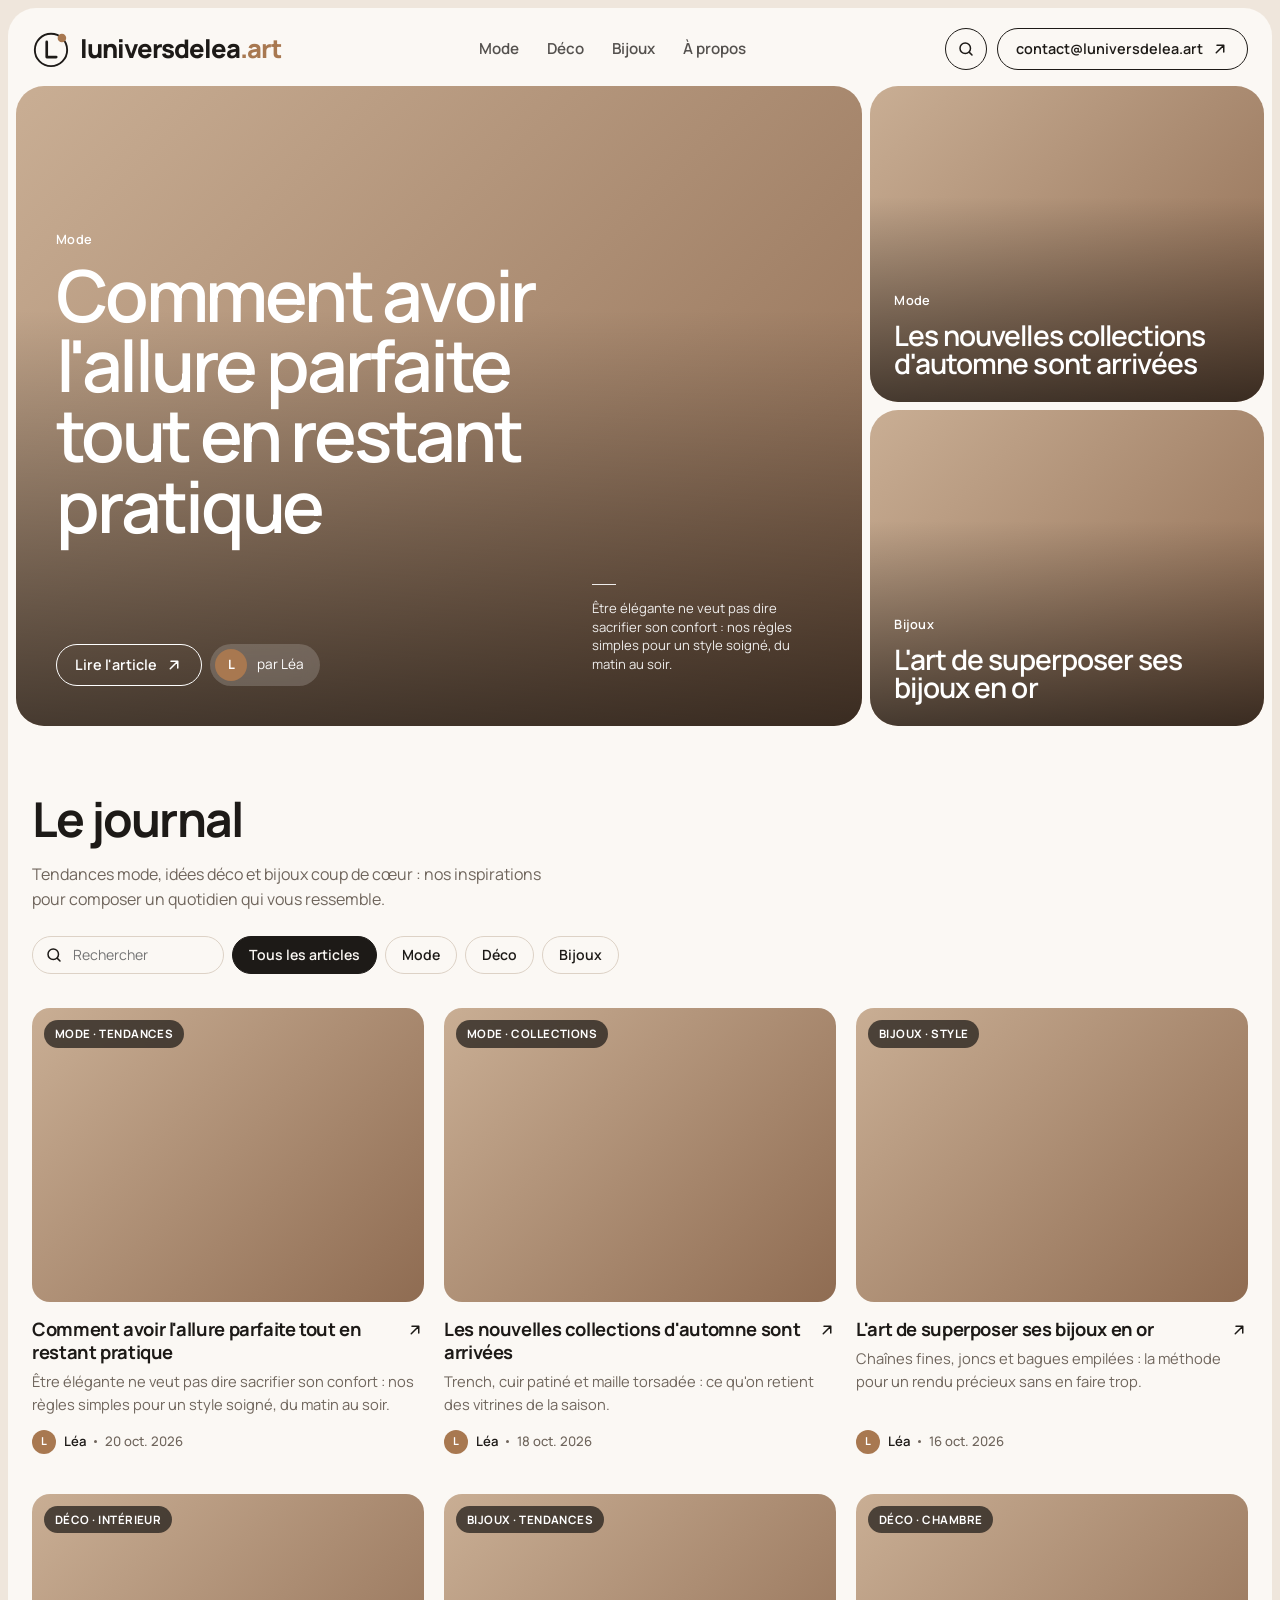
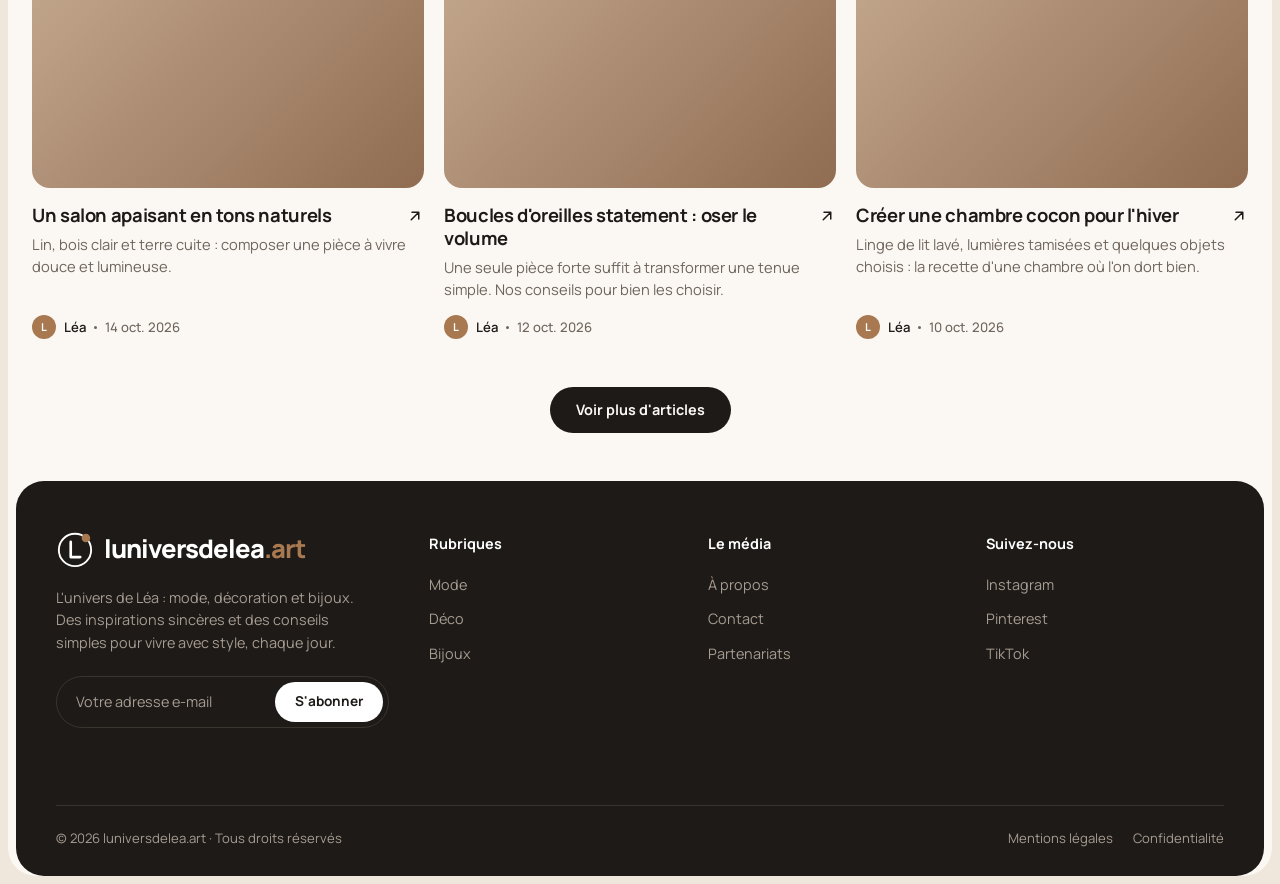
==== index.html @ 8c367f37 "Élargir la mise en page et ajouter un logo Co-Authored-By: Claude Opus 5.5 (1M context) <noreply@ant" ====
<!doctype html>
<html lang="fr">
<head>
  <meta charset="utf-8">
  <meta name="viewport" content="width=device-width, initial-scale=1">
  <title>luniversdelea.art · Mode, Déco et Bijoux</title>
  <meta name="description" content="L'univers de Léa : le média qui parle de mode, de décoration et de bijoux. Tendances, conseils et inspirations.">
  <meta property="og:title" content="luniversdelea.art · Mode, Déco et Bijoux">
  <meta property="og:description" content="Tendances, conseils et inspirations mode, déco et bijoux.">
  <link rel="preconnect" href="https://fonts.googleapis.com">
  <link rel="preconnect" href="https://fonts.gstatic.com" crossorigin>
  <link href="https://fonts.googleapis.com/css2?family=Manrope:wght@400;500;600;700;800&display=swap" rel="stylesheet">
  <link rel="icon" href="data:image/svg+xml,%3Csvg xmlns='http://www.w3.org/2000/svg' viewBox='0 0 40 40'%3E%3Ccircle cx='20' cy='21' r='17' fill='%23fbf8f4' stroke='%231d1a17' stroke-width='2'/%3E%3Cpath d='M15.5 12.5v16h10' fill='none' stroke='%231d1a17' stroke-width='2.8' stroke-linecap='round' stroke-linejoin='round'/%3E%3Ccircle cx='31.5' cy='8.5' r='4.5' fill='%23a87850'/%3E%3C/svg%3E">
  <link rel="stylesheet" href="assets/css/style.css">
</head>
<body>
  <div class="page">
    <div class="shell">
      <!-- HEADER:start -->
      <header class="site-header">
        <a class="logo" href="index.html" aria-label="luniversdelea.art, accueil"><svg class="logo-mark" viewBox="0 0 40 40" aria-hidden="true"><circle cx="20" cy="21" r="17" fill="none" stroke="currentColor" stroke-width="2"/><path d="M15.5 12.5v16h10" fill="none" stroke="currentColor" stroke-width="2.8" stroke-linecap="round" stroke-linejoin="round"/><circle cx="31.5" cy="8.5" r="4.5" fill="var(--accent)"/></svg><span class="logo-word">luniversdelea<span>.art</span></span></a>
        <nav class="nav" aria-label="Rubriques">
          <a href="index.html?cat=mode#blog" data-cat="mode">Mode</a>
          <a href="index.html?cat=deco#blog" data-cat="deco">Déco</a>
          <a href="index.html?cat=bijoux#blog" data-cat="bijoux">Bijoux</a>
          <a href="#a-propos">À propos</a>
        </nav>
        <div class="header-actions">
          <a class="icon-btn search-toggle" href="index.html#blog" aria-label="Rechercher">
            <svg class="icon" viewBox="0 0 24 24" aria-hidden="true"><circle cx="11" cy="11" r="7"/><path d="m20 20-3.5-3.5"/></svg>
          </a>
          <a class="pill contact-pill" href="mailto:contact@luniversdelea.art">contact@luniversdelea.art
            <svg class="icon" viewBox="0 0 24 24" aria-hidden="true"><path d="M7 17 17 7M8 7h9v9"/></svg>
          </a>
          <button class="icon-btn burger" aria-label="Menu" aria-expanded="false">
            <svg class="icon" viewBox="0 0 24 24" aria-hidden="true"><path d="M4 8h16M4 16h16"/></svg>
          </button>
        </div>
      </header>
      <!-- HEADER:end -->

      <main>
        <section class="hero" aria-label="À la une"></section>

        <section class="blog" id="blog">
          <div class="blog-head">
            <h2>Le journal</h2>
            <p>Tendances mode, idées déco et bijoux coup de cœur : nos inspirations pour composer un quotidien qui vous ressemble.</p>
          </div>
          <div class="filters" role="toolbar" aria-label="Filtrer par rubrique">
            <label class="search">
              <svg class="icon" viewBox="0 0 24 24" aria-hidden="true"><circle cx="11" cy="11" r="7"/><path d="m20 20-3.5-3.5"/></svg>
              <input id="search" type="search" placeholder="Rechercher" aria-label="Rechercher un article">
            </label>
          </div>
          <div class="grid" aria-live="polite"></div>
          <div class="load-more-wrap"><button class="btn-dark load-more">Voir plus d'articles</button></div>
        </section>
      </main>

      <!-- FOOTER:start -->
      <footer class="site-footer" id="a-propos">
        <div class="footer-top">
          <div class="footer-brand">
            <a class="logo" href="index.html" aria-label="luniversdelea.art, accueil"><svg class="logo-mark" viewBox="0 0 40 40" aria-hidden="true"><circle cx="20" cy="21" r="17" fill="none" stroke="currentColor" stroke-width="2"/><path d="M15.5 12.5v16h10" fill="none" stroke="currentColor" stroke-width="2.8" stroke-linecap="round" stroke-linejoin="round"/><circle cx="31.5" cy="8.5" r="4.5" fill="var(--accent)"/></svg><span class="logo-word">luniversdelea<span>.art</span></span></a>
            <p class="footer-intro">L'univers de Léa : mode, décoration et bijoux. Des inspirations sincères et des conseils simples pour vivre avec style, chaque jour.</p>
            <form class="newsletter" novalidate>
              <input type="email" required placeholder="Votre adresse e-mail" aria-label="Votre adresse e-mail">
              <button type="submit">S'abonner</button>
            </form>
            <p class="newsletter-msg" role="status"></p>
          </div>
          <div class="footer-col">
            <h4>Rubriques</h4>
            <ul>
              <li><a href="index.html?cat=mode#blog">Mode</a></li>
              <li><a href="index.html?cat=deco#blog">Déco</a></li>
              <li><a href="index.html?cat=bijoux#blog">Bijoux</a></li>
            </ul>
          </div>
          <div class="footer-col">
            <h4>Le média</h4>
            <ul>
              <li><a href="#a-propos">À propos</a></li>
              <li><a href="mailto:contact@luniversdelea.art">Contact</a></li>
              <li><a href="mailto:contact@luniversdelea.art?subject=Partenariat">Partenariats</a></li>
            </ul>
          </div>
          <div class="footer-col">
            <h4>Suivez-nous</h4>
            <ul>
              <li><a href="#">Instagram</a></li>
              <li><a href="#">Pinterest</a></li>
              <li><a href="#">TikTok</a></li>
            </ul>
          </div>
        </div>
        <div class="footer-bottom">
          <span>© <span data-year>2026</span> luniversdelea.art · Tous droits réservés</span>
          <nav aria-label="Informations légales"><a href="#">Mentions légales</a><a href="#">Confidentialité</a></nav>
        </div>
      </footer>
      <!-- FOOTER:end -->
    </div>
  </div>

  <script src="assets/js/articles.js"></script>
  <script src="assets/js/main.js"></script>
  <script src="assets/js/home.js"></script>
</body>
</html>
---- assets/css/style.css ----
:root {
  --bg: #efe6dc;
  --surface: #fbf8f4;
  --ink: #1d1a17;
  --muted: #6f655c;
  --line: #ddd2c6;
  --accent: #a87850;
  --dark: #1d1a17;
  --dark-muted: #a79c91;
  --radius-lg: 28px;
  --radius: 18px;
  --font: "Manrope", system-ui, -apple-system, "Segoe UI", sans-serif;
  --serif: "Fraunces", Georgia, serif;
}

* { box-sizing: border-box; }
html { scroll-behavior: smooth; }
body {
  margin: 0;
  background: var(--bg);
  color: var(--ink);
  font-family: var(--font);
  font-size: 16px;
  line-height: 1.55;
  -webkit-font-smoothing: antialiased;
}
img { display: block; max-width: 100%; }
a { color: inherit; text-decoration: none; }
button { font: inherit; color: inherit; cursor: pointer; }

/* Image de repli si une photo ne charge pas */
.media {
  position: relative;
  overflow: hidden;
  background: linear-gradient(135deg, #c9ae94, #8f6c52);
}
.media img { width: 100%; height: 100%; object-fit: cover; transition: transform .6s ease; }
.media img.is-broken { visibility: hidden; }

.page {
  max-width: 1920px;
  margin: 8px auto;
  padding: 0 8px;
}
.shell {
  background: var(--surface);
  border-radius: var(--radius-lg);
  padding: 8px 8px 0;
}

/* ---------- En-tête ---------- */
.site-header {
  display: flex;
  align-items: center;
  justify-content: space-between;
  gap: 16px;
  padding: 12px 16px 16px;
}
.logo {
  display: inline-flex;
  align-items: center;
  gap: 10px;
  font-weight: 800;
  font-size: 1.6rem;
  letter-spacing: -0.04em;
  white-space: nowrap;
}
.logo-word span { color: var(--accent); }
.logo-mark { width: 38px; height: 38px; flex: none; }
.nav {
  display: flex;
  gap: 28px;
  font-weight: 600;
  font-size: .95rem;
}
.nav a { opacity: .75; transition: opacity .2s; }
.nav a:hover, .nav a[aria-current="page"] { opacity: 1; }
.header-actions { display: flex; align-items: center; gap: 10px; }
.pill {
  display: inline-flex;
  align-items: center;
  gap: 8px;
  height: 42px;
  padding: 0 18px;
  border: 1.5px solid var(--ink);
  border-radius: 999px;
  background: transparent;
  font-weight: 600;
  font-size: .9rem;
  white-space: nowrap;
  transition: background .2s, color .2s;
}
.pill:hover { background: var(--ink); color: var(--surface); }
.icon-btn {
  width: 42px; height: 42px;
  display: inline-grid; place-items: center;
  border: 1.5px solid var(--ink);
  border-radius: 999px;
  background: transparent;
}
.icon-btn:hover { background: var(--ink); color: var(--surface); }
.icon { width: 18px; height: 18px; stroke: currentColor; fill: none; stroke-width: 2; stroke-linecap: round; stroke-linejoin: round; }
.burger { display: none; }

/* ---------- Hero ---------- */
.hero {
  display: grid;
  grid-template-columns: 2.15fr 1fr;
  gap: 8px;
  min-height: 640px;
}
.card-overlay {
  position: relative;
  border-radius: var(--radius-lg);
  overflow: hidden;
  color: #fff;
  isolation: isolate;
}
.card-overlay .media { position: absolute; inset: 0; z-index: -2; }
.card-overlay::after {
  content: "";
  position: absolute; inset: 0; z-index: -1;
  background: linear-gradient(180deg, rgba(0,0,0,0) 35%, rgba(0,0,0,.6) 100%);
}
.card-overlay:hover .media img { transform: scale(1.03); }
.hero-main {
  display: flex;
  flex-direction: column;
  justify-content: flex-end;
  padding: 40px;
}
.eyebrow {
  font-size: .8rem;
  font-weight: 600;
  letter-spacing: .02em;
  margin-bottom: 10px;
}
.hero-main h1 {
  font-size: clamp(2.4rem, 5.6vw, 5rem);
  line-height: .98;
  letter-spacing: -0.045em;
  font-weight: 600;
  margin: 0 0 30px;
  max-width: 13ch;
}
.hero-foot {
  display: flex;
  align-items: flex-end;
  justify-content: space-between;
  gap: 24px;
  flex-wrap: wrap;
}
.hero-actions { display: flex; align-items: center; gap: 8px; flex-wrap: wrap; }
.pill-light { border-color: #fff; color: #fff; }
.pill-light:hover { background: #fff; color: var(--ink); }
.author-chip {
  display: inline-flex;
  align-items: center;
  gap: 10px;
  height: 42px;
  padding: 0 16px 0 5px;
  border-radius: 999px;
  background: rgba(255,255,255,.18);
  backdrop-filter: blur(8px);
  font-size: .85rem;
}
.avatar {
  width: 32px; height: 32px;
  border-radius: 50%;
  display: grid; place-items: center;
  background: var(--accent);
  color: #fff;
  font-weight: 700;
  font-size: .8rem;
  flex: none;
}
.hero-note {
  max-width: 230px;
  font-size: .82rem;
  line-height: 1.4;
  opacity: .9;
}
.hero-note::before {
  content: "";
  display: block;
  width: 24px; height: 1.5px;
  background: #fff;
  margin-bottom: 14px;
}
.hero-side { display: grid; grid-template-rows: 1fr 1fr; gap: 8px; }
.hero-side .card-overlay {
  display: flex;
  flex-direction: column;
  justify-content: flex-end;
  padding: 24px;
}
.hero-side h2 {
  margin: 0;
  font-size: clamp(1.4rem, 2.2vw, 2rem);
  line-height: 1.02;
  letter-spacing: -0.035em;
  font-weight: 600;
}

/* ---------- Blog ---------- */
.blog { padding: 56px 16px 48px; }
.blog-head h2 {
  font-size: clamp(2rem, 4vw, 3rem);
  letter-spacing: -0.04em;
  margin: 0 0 6px;
}
.blog-head p { color: var(--muted); max-width: 52ch; margin: 0 0 24px; }
.filters {
  display: flex;
  align-items: center;
  gap: 8px;
  overflow-x: auto;
  padding-bottom: 6px;
  scrollbar-width: none;
}
.filters::-webkit-scrollbar { display: none; }
.filter {
  height: 38px;
  padding: 0 16px;
  border: 1.5px solid var(--line);
  border-radius: 999px;
  background: transparent;
  font-weight: 600;
  font-size: .88rem;
  white-space: nowrap;
  transition: border-color .2s, background .2s, color .2s;
}
.filter:hover { border-color: var(--ink); }
.filter[aria-pressed="true"] { background: var(--ink); border-color: var(--ink); color: var(--surface); }
.search {
  display: flex;
  align-items: center;
  gap: 8px;
  height: 38px;
  padding: 0 12px;
  border: 1.5px solid var(--line);
  border-radius: 999px;
  flex: none;
}
.search input {
  border: 0; outline: 0; background: transparent;
  font: inherit; font-size: .88rem;
  width: 140px;
}
.search:focus-within { border-color: var(--ink); }

.grid {
  display: grid;
  grid-template-columns: repeat(3, 1fr);
  gap: 40px 20px;
  margin-top: 28px;
}
.card { display: flex; flex-direction: column; }
.card .media {
  aspect-ratio: 4 / 3;
  border-radius: var(--radius);
  margin-bottom: 16px;
}
.card:hover .media img { transform: scale(1.04); }
.tag {
  position: absolute;
  top: 12px; left: 12px;
  padding: 5px 11px;
  border-radius: 999px;
  background: rgba(29,26,23,.72);
  backdrop-filter: blur(6px);
  color: #fff;
  font-size: .72rem;
  font-weight: 700;
  letter-spacing: .04em;
  text-transform: uppercase;
}
.card-title {
  display: flex;
  justify-content: space-between;
  gap: 12px;
}
.card h3 {
  margin: 0 0 6px;
  font-size: 1.15rem;
  line-height: 1.25;
  letter-spacing: -0.02em;
}
.card .arrow { flex: none; margin-top: 3px; transition: transform .2s; }
.card:hover .arrow { transform: translate(2px, -2px); }
.card p { margin: 0 0 14px; color: var(--muted); font-size: .92rem; }
.meta {
  margin-top: auto;
  display: flex;
  align-items: center;
  gap: 8px;
  font-size: .82rem;
  font-weight: 600;
}
.meta .avatar { width: 24px; height: 24px; font-size: .68rem; }
.meta .dot { width: 3px; height: 3px; border-radius: 50%; background: var(--muted); }
.meta time { color: var(--muted); font-weight: 500; }
.empty { grid-column: 1 / -1; text-align: center; color: var(--muted); padding: 40px 0; }

.load-more-wrap { display: flex; justify-content: center; margin-top: 48px; }
.btn-dark {
  height: 46px;
  padding: 0 26px;
  border: 0;
  border-radius: 999px;
  background: var(--ink);
  color: var(--surface);
  font-weight: 700;
  font-size: .9rem;
}
.btn-dark:hover { background: var(--accent); }

/* ---------- Pied de page ---------- */
.site-footer {
  background: var(--dark);
  color: #fff;
  border-radius: var(--radius-lg);
  padding: 48px 40px 28px;
  margin-bottom: 8px;
}
.footer-top {
  display: grid;
  grid-template-columns: 1.4fr repeat(3, 1fr);
  gap: 40px;
}
.site-footer .logo { color: #fff; }
.footer-intro { color: var(--dark-muted); font-size: .9rem; max-width: 34ch; margin: 12px 0 22px; }
.newsletter {
  display: flex;
  gap: 6px;
  padding: 5px;
  border: 1px solid #3a342f;
  border-radius: 999px;
  max-width: 400px;
}
.newsletter input {
  flex: 1; min-width: 0;
  border: 0; outline: 0; background: transparent;
  color: #fff; font: inherit; font-size: .9rem;
  padding: 0 14px;
}
.newsletter input::placeholder { color: var(--dark-muted); }
.newsletter button {
  height: 40px; padding: 0 20px;
  border: 0; border-radius: 999px;
  background: #fff; color: var(--ink);
  font-weight: 700; font-size: .85rem;
}
.newsletter button:hover { background: var(--accent); color: #fff; }
.newsletter-msg { font-size: .85rem; color: var(--dark-muted); min-height: 1.4em; margin: 10px 0 0 14px; }
.footer-col h4 { margin: 4px 0 16px; font-size: .9rem; }
.footer-col ul { list-style: none; margin: 0; padding: 0; display: grid; gap: 10px; }
.footer-col a { color: var(--dark-muted); font-size: .9rem; }
.footer-col a:hover { color: #fff; }
.footer-bottom {
  display: flex;
  justify-content: space-between;
  gap: 16px;
  flex-wrap: wrap;
  margin-top: 48px;
  padding-top: 22px;
  border-top: 1px solid #3a342f;
  color: var(--dark-muted);
  font-size: .82rem;
}
.footer-bottom nav { display: flex; gap: 20px; }

/* ---------- Page article ---------- */
.article-hero { min-height: 560px; display: flex; flex-direction: column; justify-content: flex-end; padding: 40px; }
.article-hero h1 {
  font-size: clamp(2.2rem, 5vw, 4.2rem);
  line-height: 1;
  letter-spacing: -0.045em;
  font-weight: 600;
  margin: 0 0 24px;
  max-width: 18ch;
}
.article-body {
  max-width: 700px;
  margin: 0 auto;
  padding: 56px 24px 72px;
  font-size: 1.12rem;
  line-height: 1.75;
}
.article-body .lede { font-size: 1.3rem; line-height: 1.55; color: var(--ink); font-weight: 500; }
.article-body h2 { font-size: 1.6rem; letter-spacing: -0.03em; margin: 40px 0 8px; line-height: 1.2; }
.article-body p { color: #3a332d; }
.back { display: inline-flex; align-items: center; gap: 6px; font-weight: 600; font-size: .9rem; margin-bottom: 24px; }
.related { padding: 0 16px 64px; }
.related h2 { font-size: 1.8rem; letter-spacing: -0.04em; margin: 0; }

/* ---------- Responsive ---------- */
@media (min-width: 1600px) {
  .grid { grid-template-columns: repeat(4, 1fr); }
  .hero { min-height: 720px; }
}
@media (max-width: 1024px) {
  .nav { gap: 18px; }
  .contact-pill { display: none; }
  .grid { grid-template-columns: repeat(2, 1fr); }
  .footer-top { grid-template-columns: 1fr 1fr 1fr; }
  .footer-brand { grid-column: 1 / -1; }
}
@media (max-width: 820px) {
  .nav {
    display: none;
    position: absolute;
    top: 74px; left: 8px; right: 8px;
    flex-direction: column;
    gap: 0;
    background: var(--surface);
    border-radius: var(--radius);
    padding: 8px 20px;
    box-shadow: 0 20px 40px rgba(0,0,0,.12);
    z-index: 10;
  }
  .nav.is-open { display: flex; }
  .nav a { padding: 12px 0; border-bottom: 1px solid var(--line); opacity: 1; }
  .nav a:last-child { border-bottom: 0; }
  .shell { position: relative; }
  .burger { display: inline-grid; }
  .hero { grid-template-columns: 1fr; min-height: 0; }
  .hero-main { min-height: 540px; padding: 28px; }
  .hero-side { grid-template-rows: none; grid-template-columns: 1fr 1fr; }
  .hero-side .card-overlay { min-height: 280px; }
}
@media (max-width: 600px) {
  .page { margin: 6px auto; padding: 0 6px; }
  .logo-mark { width: 32px; height: 32px; }
  .site-header { padding: 10px 12px 14px; }
  .logo { font-size: 1.3rem; }
  .hero-main { min-height: 480px; padding: 22px; }
  .hero-note { display: none; }
  .hero-side { grid-template-columns: 1fr; }
  .blog { padding: 44px 10px 36px; }
  .grid { grid-template-columns: 1fr; gap: 32px; }
  .site-footer { padding: 36px 22px 24px; }
  .footer-top { grid-template-columns: 1fr 1fr; gap: 28px; }
  .article-hero { min-height: 460px; padding: 22px; }
  .article-body { padding: 40px 12px 56px; font-size: 1.05rem; }
  .related { padding: 0 12px 48px; }
}
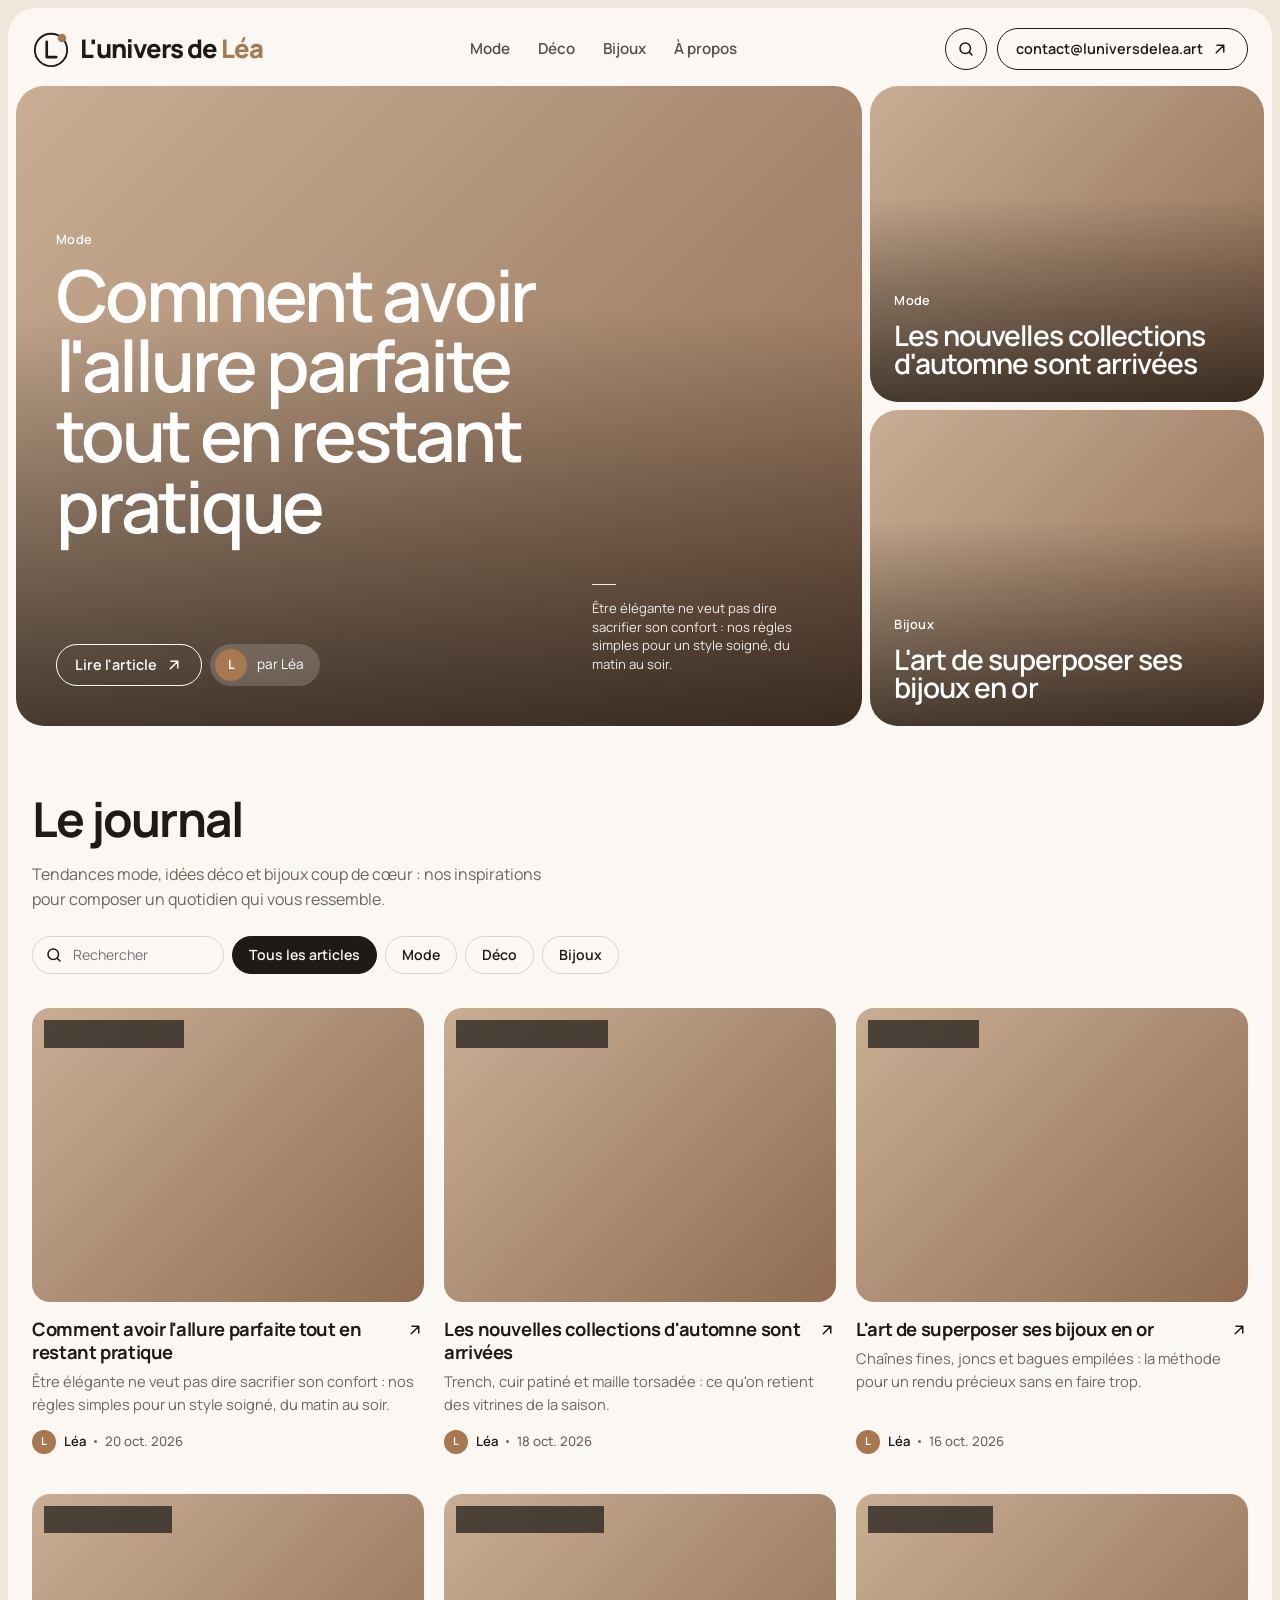
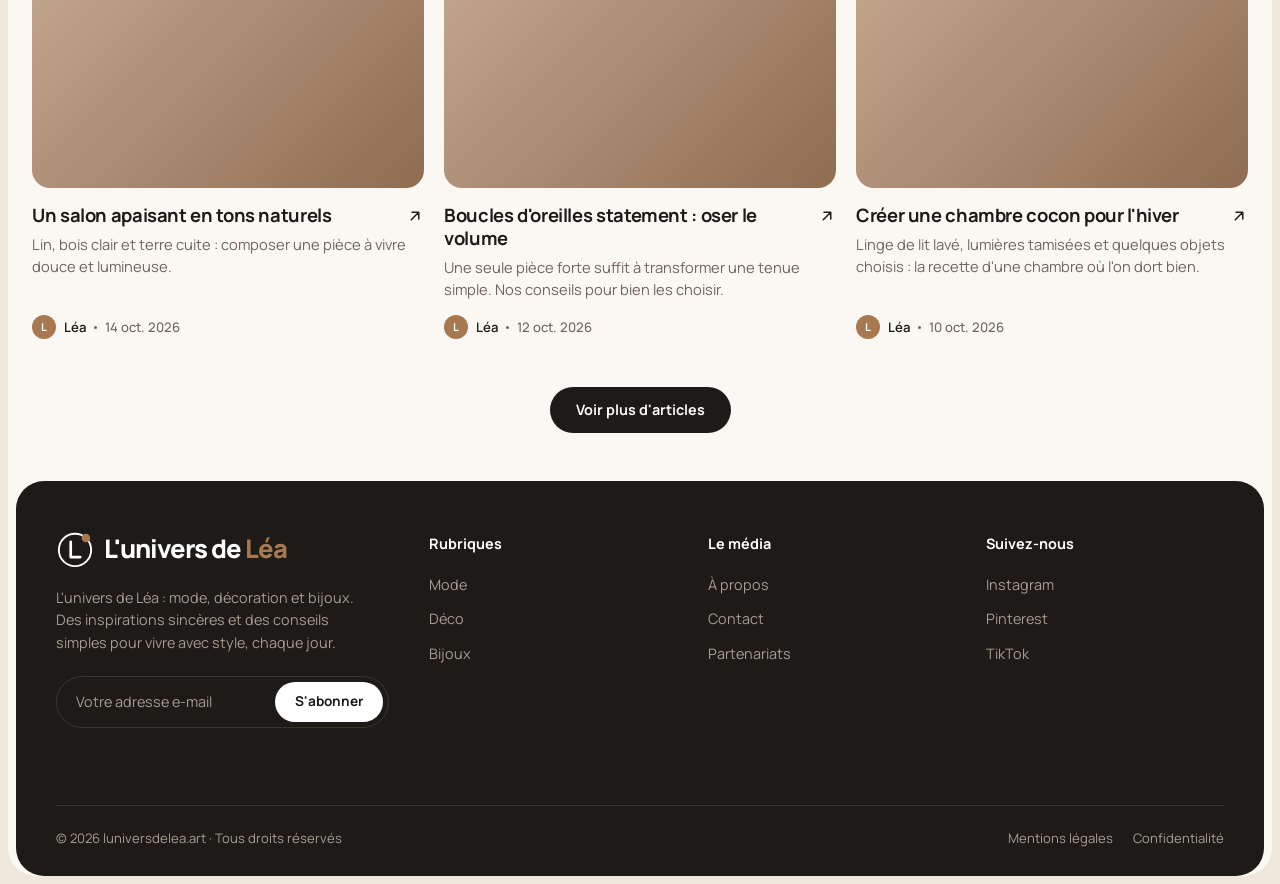
==== commit 79c7159f: "Afficher « L'univers de Léa » à côté du logo Co-Authored-By: Claude Opus 5.5 (1M context) <noreply@a" ====
--- a/index.html
+++ b/index.html
@@ -18,7 +18,7 @@
     <div class="shell">
       <!-- HEADER:start -->
       <header class="site-header">
-        <a class="logo" href="index.html" aria-label="luniversdelea.art, accueil"><svg class="logo-mark" viewBox="0 0 40 40" aria-hidden="true"><circle cx="20" cy="21" r="17" fill="none" stroke="currentColor" stroke-width="2"/><path d="M15.5 12.5v16h10" fill="none" stroke="currentColor" stroke-width="2.8" stroke-linecap="round" stroke-linejoin="round"/><circle cx="31.5" cy="8.5" r="4.5" fill="var(--accent)"/></svg><span class="logo-word">luniversdelea<span>.art</span></span></a>
+        <a class="logo" href="index.html" aria-label="L'univers de Léa, accueil"><svg class="logo-mark" viewBox="0 0 40 40" aria-hidden="true"><circle cx="20" cy="21" r="17" fill="none" stroke="currentColor" stroke-width="2"/><path d="M15.5 12.5v16h10" fill="none" stroke="currentColor" stroke-width="2.8" stroke-linecap="round" stroke-linejoin="round"/><circle cx="31.5" cy="8.5" r="4.5" fill="var(--accent)"/></svg><span class="logo-word">L'univers de <span>Léa</span></span></a>
         <nav class="nav" aria-label="Rubriques">
           <a href="index.html?cat=mode#blog" data-cat="mode">Mode</a>
           <a href="index.html?cat=deco#blog" data-cat="deco">Déco</a>
@@ -62,7 +62,7 @@
       <footer class="site-footer" id="a-propos">
         <div class="footer-top">
           <div class="footer-brand">
-            <a class="logo" href="index.html" aria-label="luniversdelea.art, accueil"><svg class="logo-mark" viewBox="0 0 40 40" aria-hidden="true"><circle cx="20" cy="21" r="17" fill="none" stroke="currentColor" stroke-width="2"/><path d="M15.5 12.5v16h10" fill="none" stroke="currentColor" stroke-width="2.8" stroke-linecap="round" stroke-linejoin="round"/><circle cx="31.5" cy="8.5" r="4.5" fill="var(--accent)"/></svg><span class="logo-word">luniversdelea<span>.art</span></span></a>
+            <a class="logo" href="index.html" aria-label="L'univers de Léa, accueil"><svg class="logo-mark" viewBox="0 0 40 40" aria-hidden="true"><circle cx="20" cy="21" r="17" fill="none" stroke="currentColor" stroke-width="2"/><path d="M15.5 12.5v16h10" fill="none" stroke="currentColor" stroke-width="2.8" stroke-linecap="round" stroke-linejoin="round"/><circle cx="31.5" cy="8.5" r="4.5" fill="var(--accent)"/></svg><span class="logo-word">L'univers de <span>Léa</span></span></a>
             <p class="footer-intro">L'univers de Léa : mode, décoration et bijoux. Des inspirations sincères et des conseils simples pour vivre avec style, chaque jour.</p>
             <form class="newsletter" novalidate>
               <input type="email" required placeholder="Votre adresse e-mail" aria-label="Votre adresse e-mail">
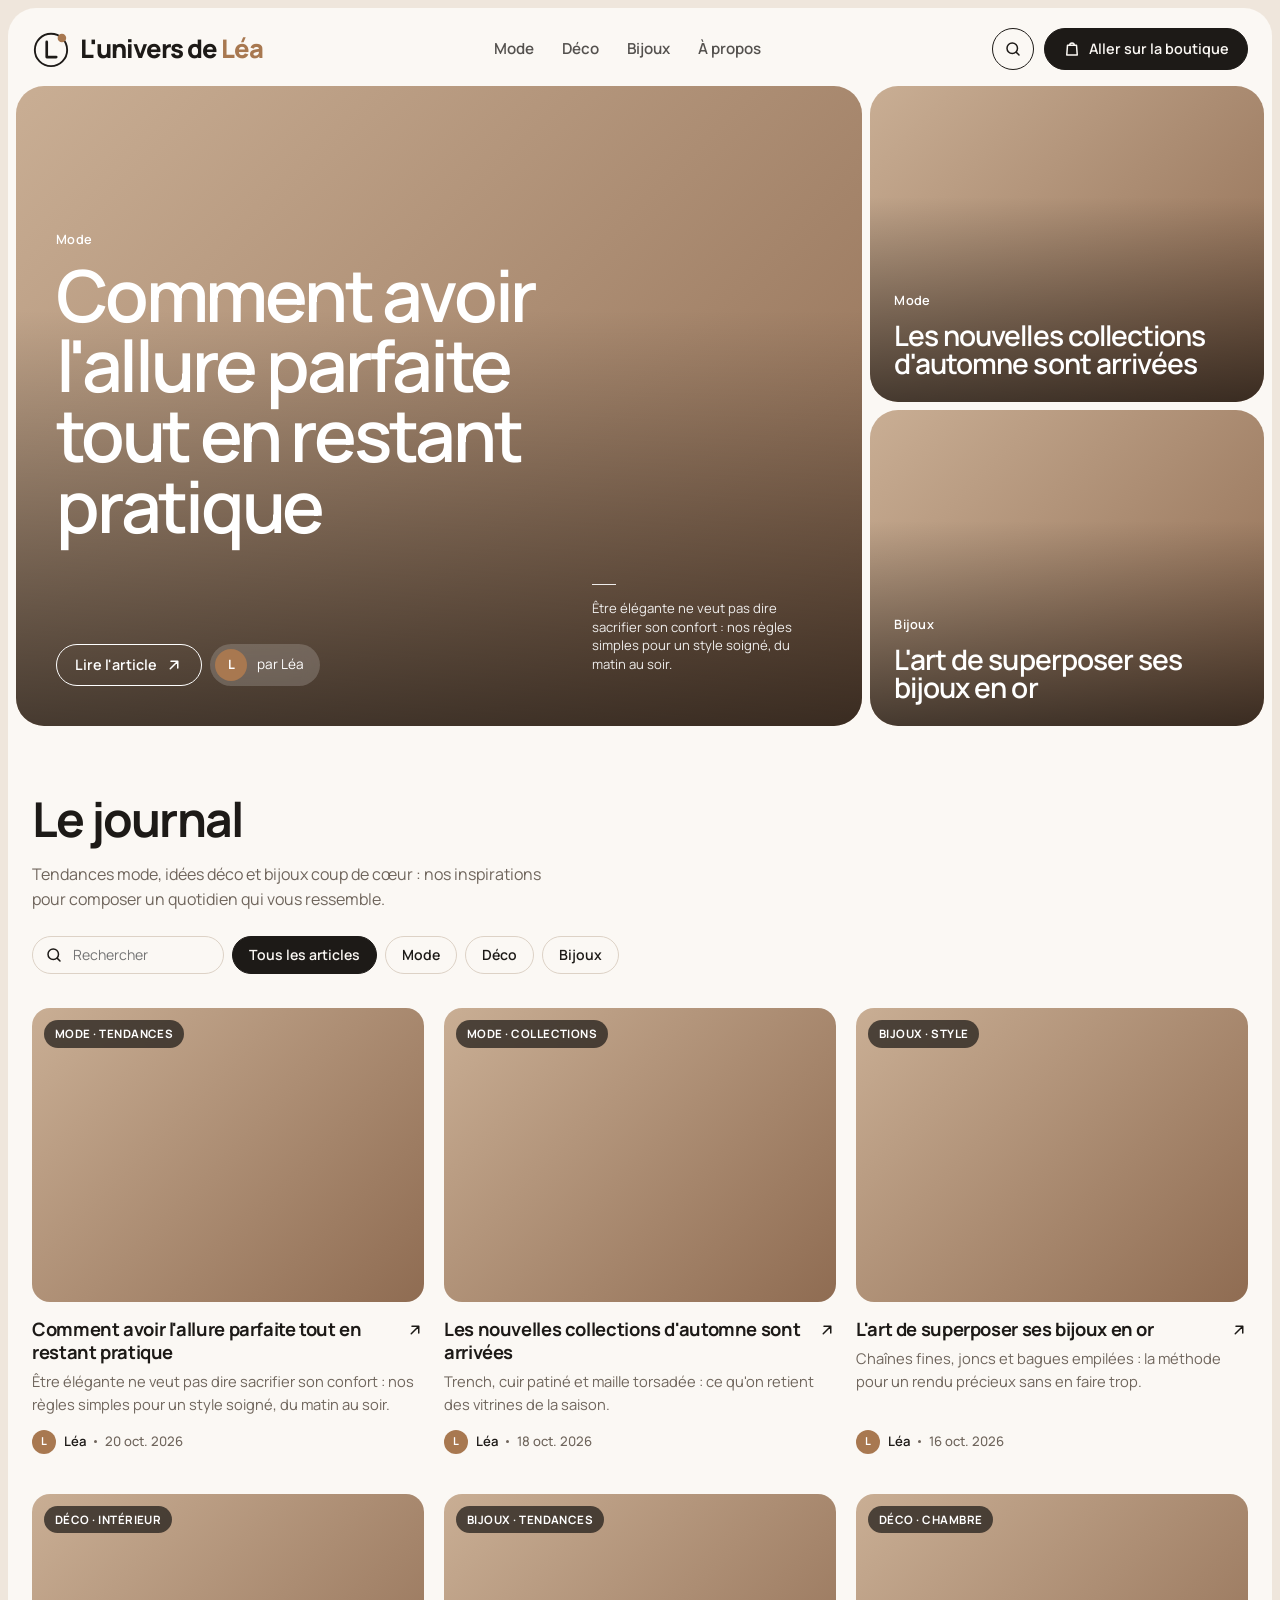
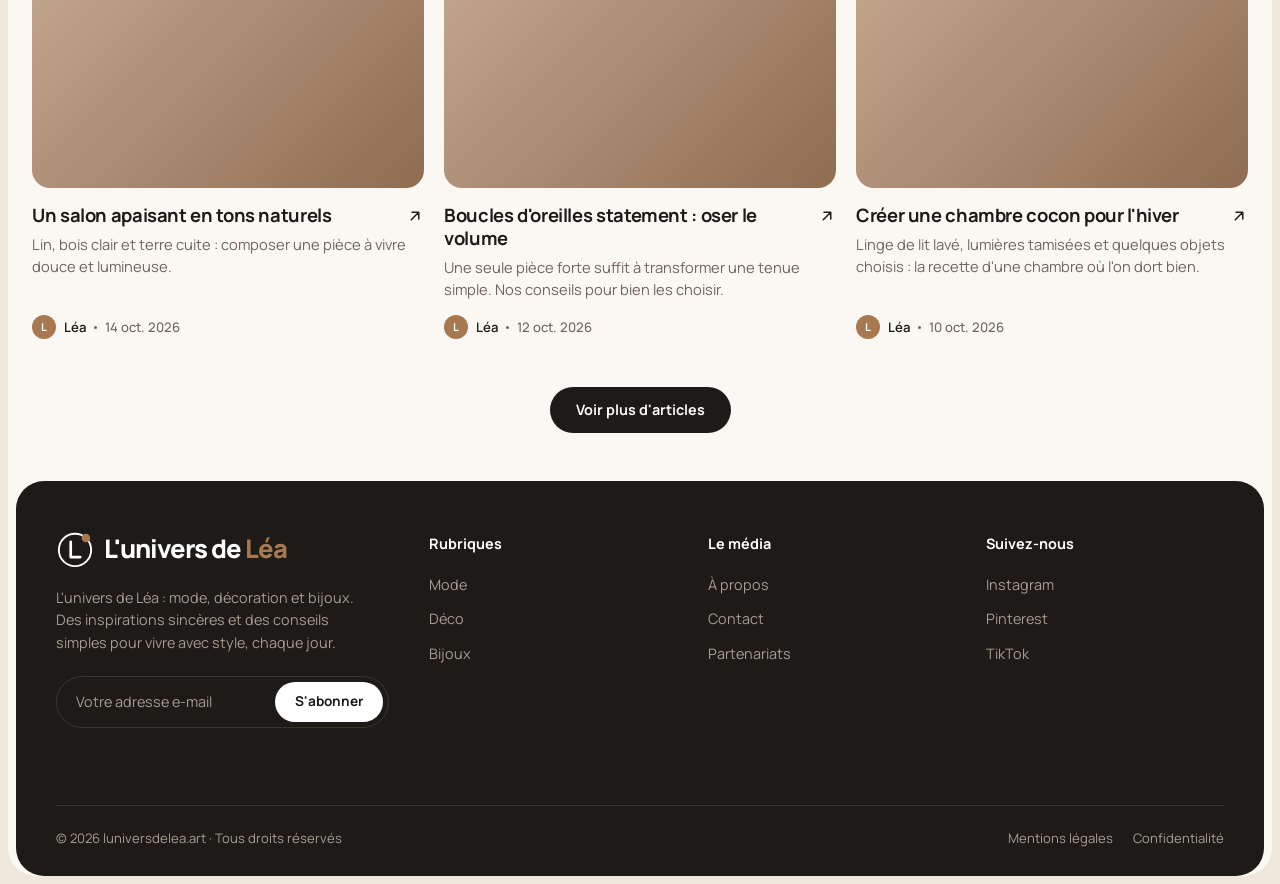
==== commit 03f8898d: "Photos adaptées aux lectrices de 30 à 50 ans et bouton boutique Co-Authored-By: Claude Opus 5.5 (1M " ====
--- a/index.html
+++ b/index.html
@@ -29,8 +29,9 @@
           <a class="icon-btn search-toggle" href="index.html#blog" aria-label="Rechercher">
             <svg class="icon" viewBox="0 0 24 24" aria-hidden="true"><circle cx="11" cy="11" r="7"/><path d="m20 20-3.5-3.5"/></svg>
           </a>
-          <a class="pill contact-pill" href="mailto:contact@luniversdelea.art">contact@luniversdelea.art
-            <svg class="icon" viewBox="0 0 24 24" aria-hidden="true"><path d="M7 17 17 7M8 7h9v9"/></svg>
+          <a class="pill shop-pill" href="#boutique" aria-label="Aller sur la boutique">
+            <svg class="icon" viewBox="0 0 24 24" aria-hidden="true"><path d="M6 7h12l1 13H5L6 7Z"/><path d="M9 7a3 3 0 0 1 6 0"/></svg>
+            <span class="shop-label">Aller sur la boutique</span>
           </a>
           <button class="icon-btn burger" aria-label="Menu" aria-expanded="false">
             <svg class="icon" viewBox="0 0 24 24" aria-hidden="true"><path d="M4 8h16M4 16h16"/></svg>
--- a/assets/css/style.css
+++ b/assets/css/style.css
@@ -91,6 +91,8 @@
   transition: background .2s, color .2s;
 }
 .pill:hover { background: var(--ink); color: var(--surface); }
+.shop-pill { background: var(--ink); color: var(--surface); }
+.shop-pill:hover { background: var(--accent); border-color: var(--accent); }
 .icon-btn {
   width: 42px; height: 42px;
   display: inline-grid; place-items: center;
@@ -401,7 +403,6 @@
 }
 @media (max-width: 1024px) {
   .nav { gap: 18px; }
-  .contact-pill { display: none; }
   .grid { grid-template-columns: repeat(2, 1fr); }
   .footer-top { grid-template-columns: 1fr 1fr 1fr; }
   .footer-brand { grid-column: 1 / -1; }
@@ -432,6 +433,8 @@
 @media (max-width: 600px) {
   .page { margin: 6px auto; padding: 0 6px; }
   .logo-mark { width: 32px; height: 32px; }
+  .shop-pill { width: 42px; padding: 0; justify-content: center; }
+  .shop-label { display: none; }
   .site-header { padding: 10px 12px 14px; }
   .logo { font-size: 1.3rem; }
   .hero-main { min-height: 480px; padding: 22px; }
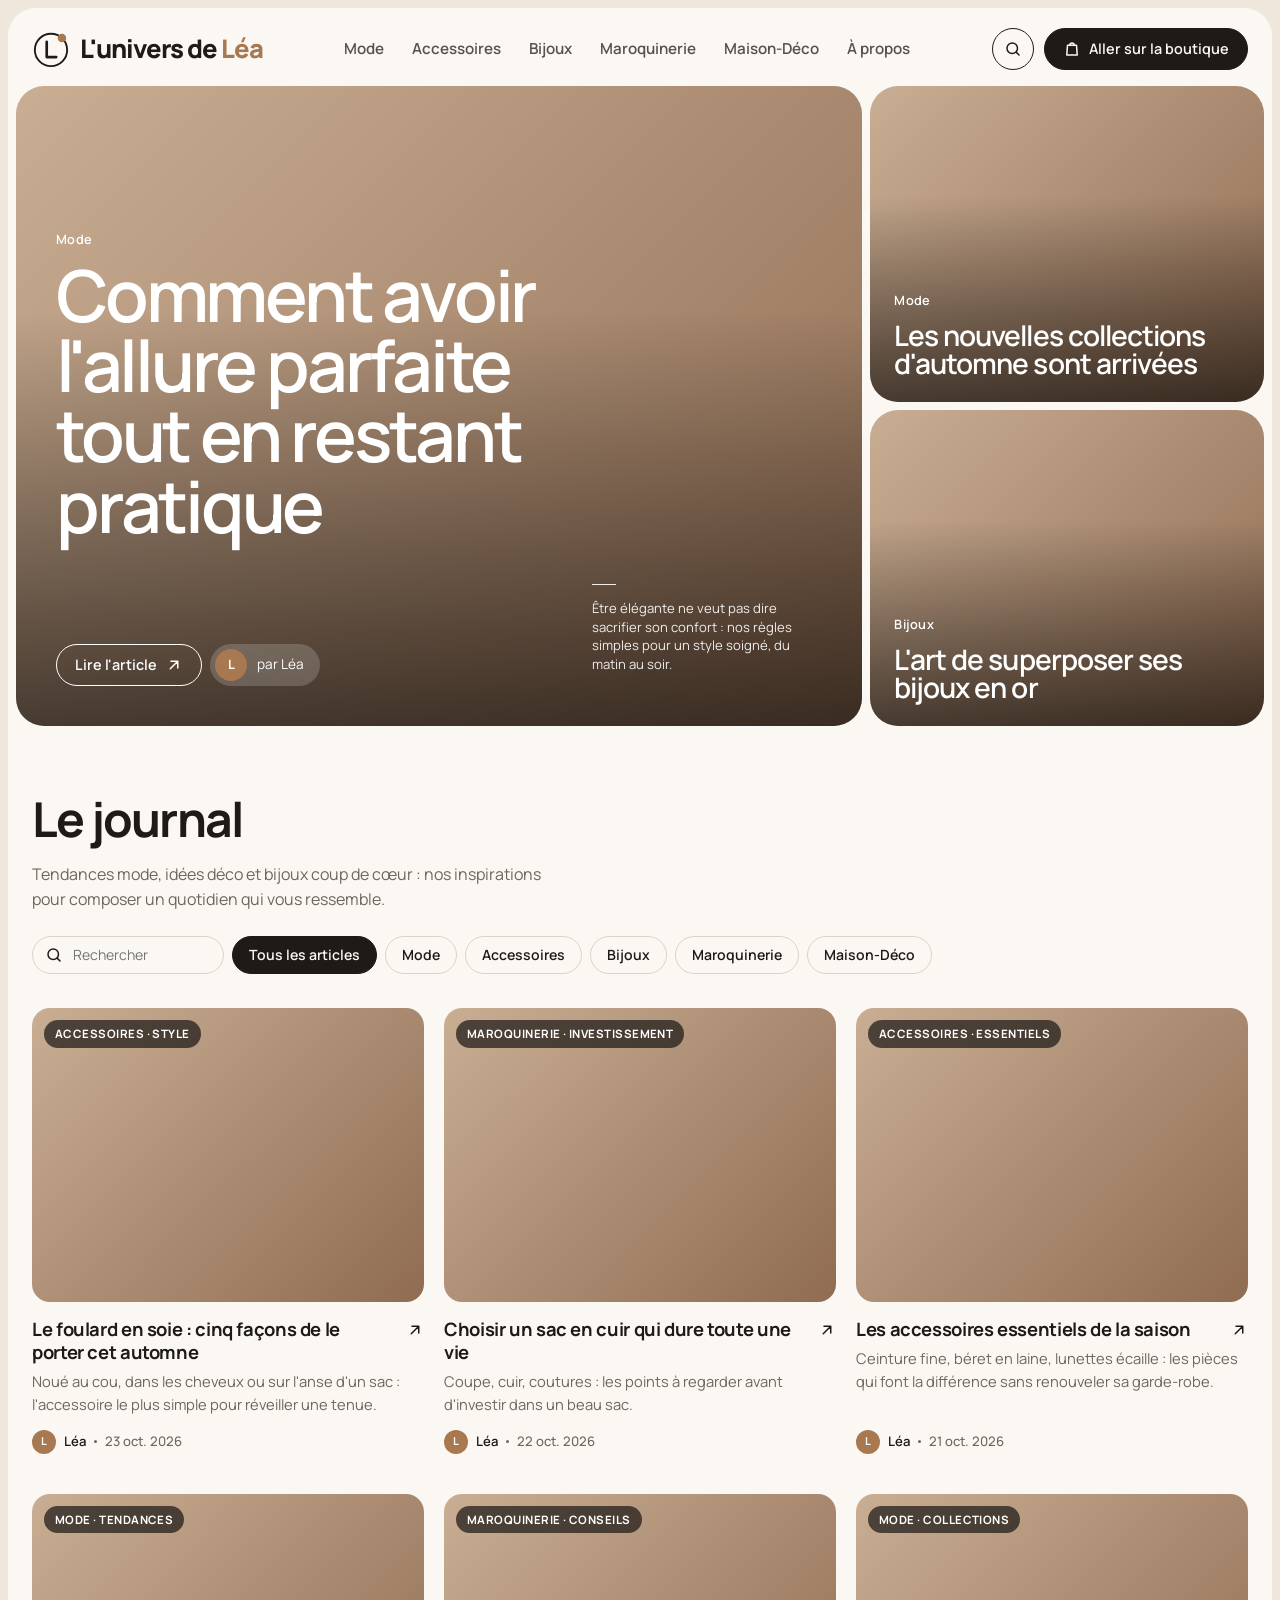
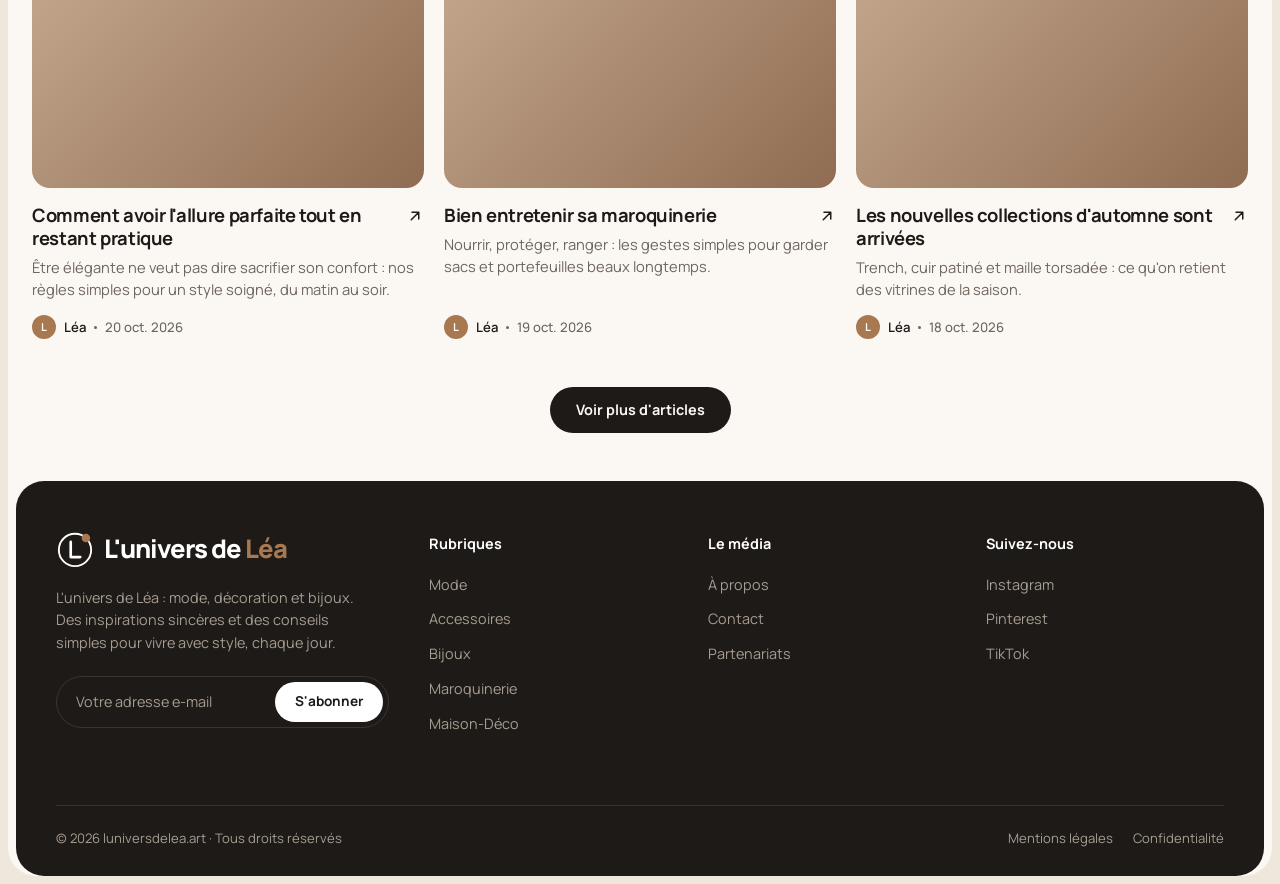
==== commit d00e1d39: "Nouvelles rubriques : Mode, Accessoires, Bijoux, Maroquinerie, Maison-Déco Co-Authored-By: Claude Op" ====
--- a/index.html
+++ b/index.html
@@ -21,15 +21,17 @@
         <a class="logo" href="index.html" aria-label="L'univers de Léa, accueil"><svg class="logo-mark" viewBox="0 0 40 40" aria-hidden="true"><circle cx="20" cy="21" r="17" fill="none" stroke="currentColor" stroke-width="2"/><path d="M15.5 12.5v16h10" fill="none" stroke="currentColor" stroke-width="2.8" stroke-linecap="round" stroke-linejoin="round"/><circle cx="31.5" cy="8.5" r="4.5" fill="var(--accent)"/></svg><span class="logo-word">L'univers de <span>Léa</span></span></a>
         <nav class="nav" aria-label="Rubriques">
           <a href="index.html?cat=mode#blog" data-cat="mode">Mode</a>
-          <a href="index.html?cat=deco#blog" data-cat="deco">Déco</a>
+          <a href="index.html?cat=accessoires#blog" data-cat="accessoires">Accessoires</a>
           <a href="index.html?cat=bijoux#blog" data-cat="bijoux">Bijoux</a>
+          <a href="index.html?cat=maroquinerie#blog" data-cat="maroquinerie">Maroquinerie</a>
+          <a href="index.html?cat=maison-deco#blog" data-cat="maison-deco">Maison-Déco</a>
           <a href="#a-propos">À propos</a>
         </nav>
         <div class="header-actions">
           <a class="icon-btn search-toggle" href="index.html#blog" aria-label="Rechercher">
             <svg class="icon" viewBox="0 0 24 24" aria-hidden="true"><circle cx="11" cy="11" r="7"/><path d="m20 20-3.5-3.5"/></svg>
           </a>
-          <a class="pill shop-pill" href="#boutique" aria-label="Aller sur la boutique">
+          <a class="pill shop-pill" href="https://leabulle.com/" target="_blank" rel="noopener" aria-label="Aller sur la boutique (nouvel onglet)">
             <svg class="icon" viewBox="0 0 24 24" aria-hidden="true"><path d="M6 7h12l1 13H5L6 7Z"/><path d="M9 7a3 3 0 0 1 6 0"/></svg>
             <span class="shop-label">Aller sur la boutique</span>
           </a>
@@ -75,8 +77,10 @@
             <h4>Rubriques</h4>
             <ul>
               <li><a href="index.html?cat=mode#blog">Mode</a></li>
-              <li><a href="index.html?cat=deco#blog">Déco</a></li>
+              <li><a href="index.html?cat=accessoires#blog">Accessoires</a></li>
               <li><a href="index.html?cat=bijoux#blog">Bijoux</a></li>
+              <li><a href="index.html?cat=maroquinerie#blog">Maroquinerie</a></li>
+              <li><a href="index.html?cat=maison-deco#blog">Maison-Déco</a></li>
             </ul>
           </div>
           <div class="footer-col">
--- a/assets/css/style.css
+++ b/assets/css/style.css
@@ -299,6 +299,8 @@
   font-size: .82rem;
   font-weight: 600;
 }
+.avatar { position: relative; overflow: hidden; }
+.avatar img { position: absolute; inset: 0; width: 100%; height: 100%; object-fit: cover; object-position: center 30%; }
 .meta .avatar { width: 24px; height: 24px; font-size: .68rem; }
 .meta .dot { width: 3px; height: 3px; border-radius: 50%; background: var(--muted); }
 .meta time { color: var(--muted); font-weight: 500; }
@@ -407,7 +409,8 @@
   .footer-top { grid-template-columns: 1fr 1fr 1fr; }
   .footer-brand { grid-column: 1 / -1; }
 }
-@media (max-width: 820px) {
+/* Menu replié dès que les six liens ne tiennent plus sur une ligne */
+@media (max-width: 1200px) {
   .nav {
     display: none;
     position: absolute;
@@ -425,6 +428,8 @@
   .nav a:last-child { border-bottom: 0; }
   .shell { position: relative; }
   .burger { display: inline-grid; }
+}
+@media (max-width: 820px) {
   .hero { grid-template-columns: 1fr; min-height: 0; }
   .hero-main { min-height: 540px; padding: 28px; }
   .hero-side { grid-template-rows: none; grid-template-columns: 1fr 1fr; }
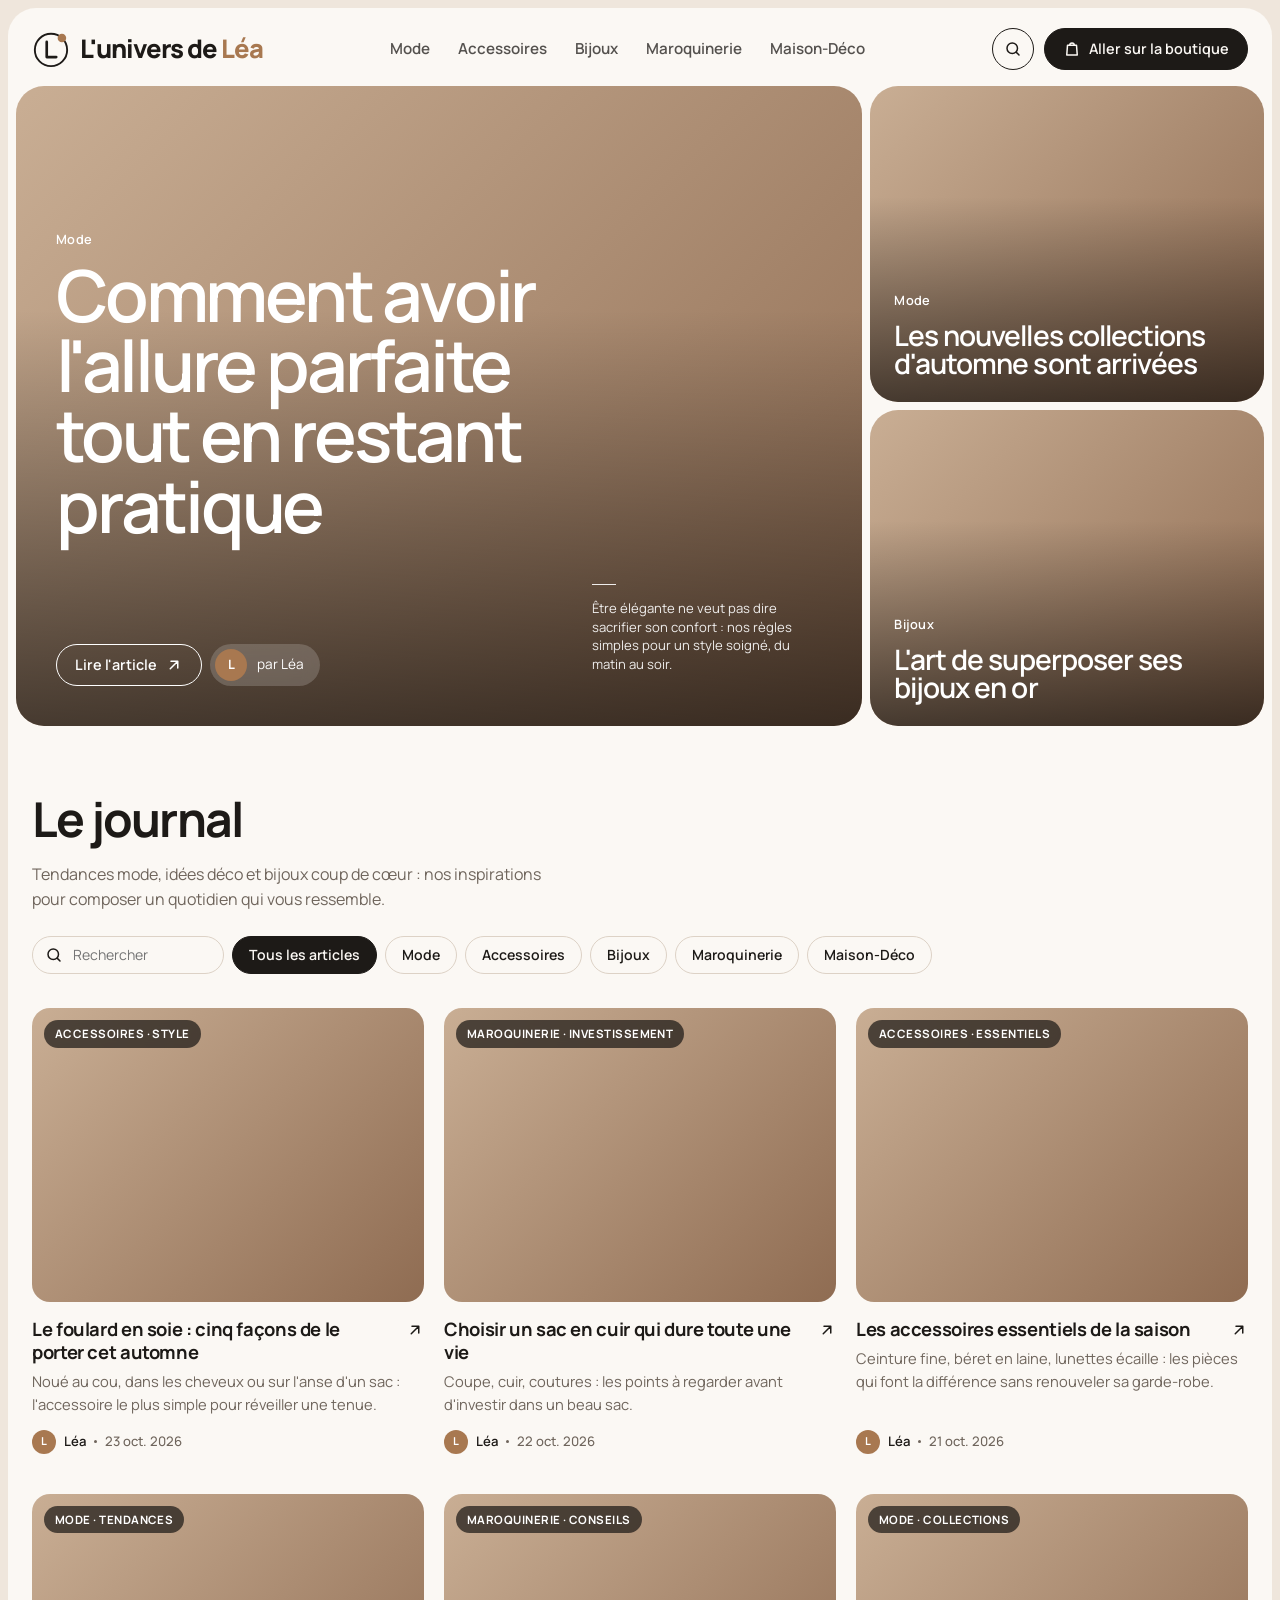
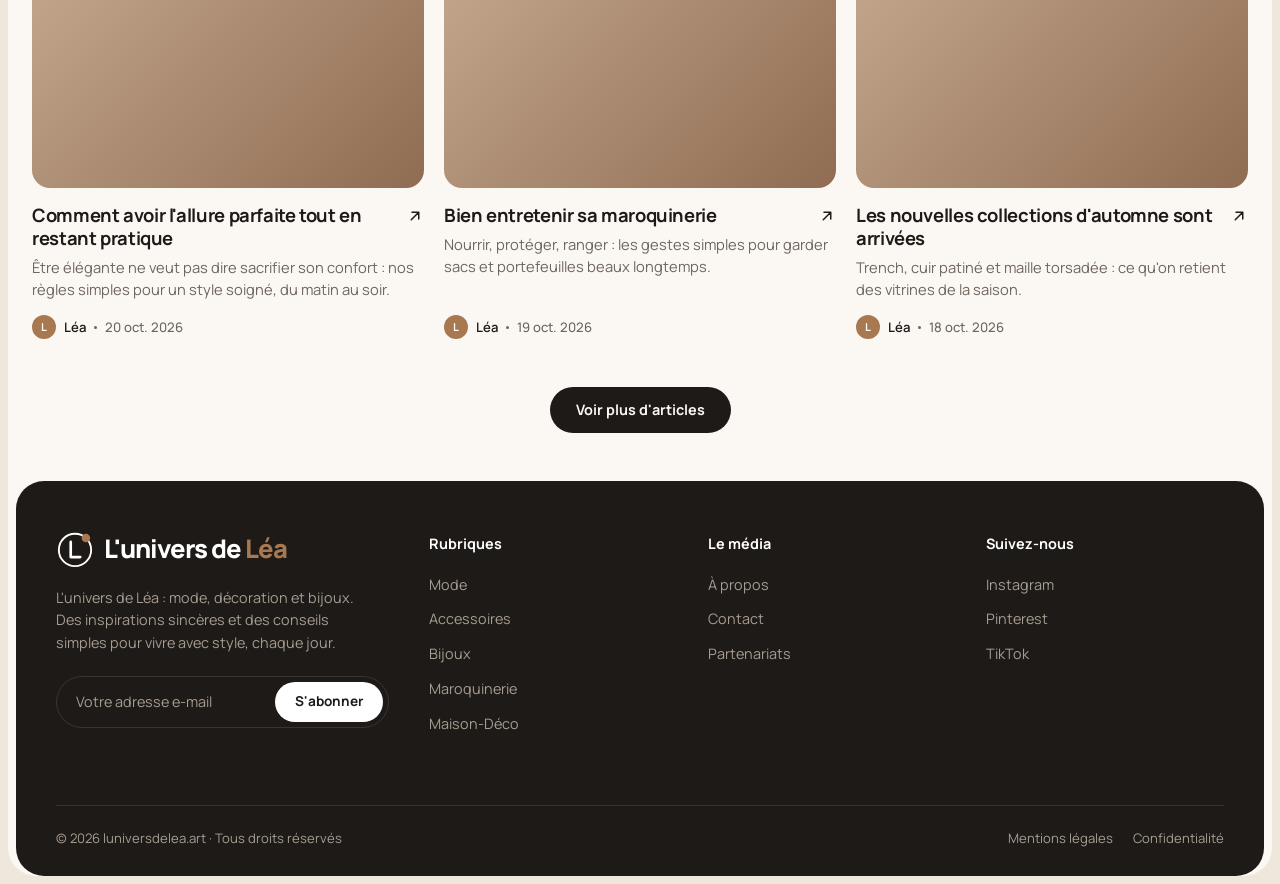
==== commit 3fd2e924: "Retirer « À propos » du menu du haut Co-Authored-By: Claude Opus 5.5 (1M context) <noreply@anthropic" ====
--- a/index.html
+++ b/index.html
@@ -25,7 +25,6 @@
           <a href="index.html?cat=bijoux#blog" data-cat="bijoux">Bijoux</a>
           <a href="index.html?cat=maroquinerie#blog" data-cat="maroquinerie">Maroquinerie</a>
           <a href="index.html?cat=maison-deco#blog" data-cat="maison-deco">Maison-Déco</a>
-          <a href="#a-propos">À propos</a>
         </nav>
         <div class="header-actions">
           <a class="icon-btn search-toggle" href="index.html#blog" aria-label="Rechercher">
--- a/assets/css/style.css
+++ b/assets/css/style.css
@@ -409,7 +409,7 @@
   .footer-top { grid-template-columns: 1fr 1fr 1fr; }
   .footer-brand { grid-column: 1 / -1; }
 }
-/* Menu replié dès que les six liens ne tiennent plus sur une ligne */
+/* Menu replié dès que les rubriques ne tiennent plus sur une ligne */
 @media (max-width: 1200px) {
   .nav {
     display: none;
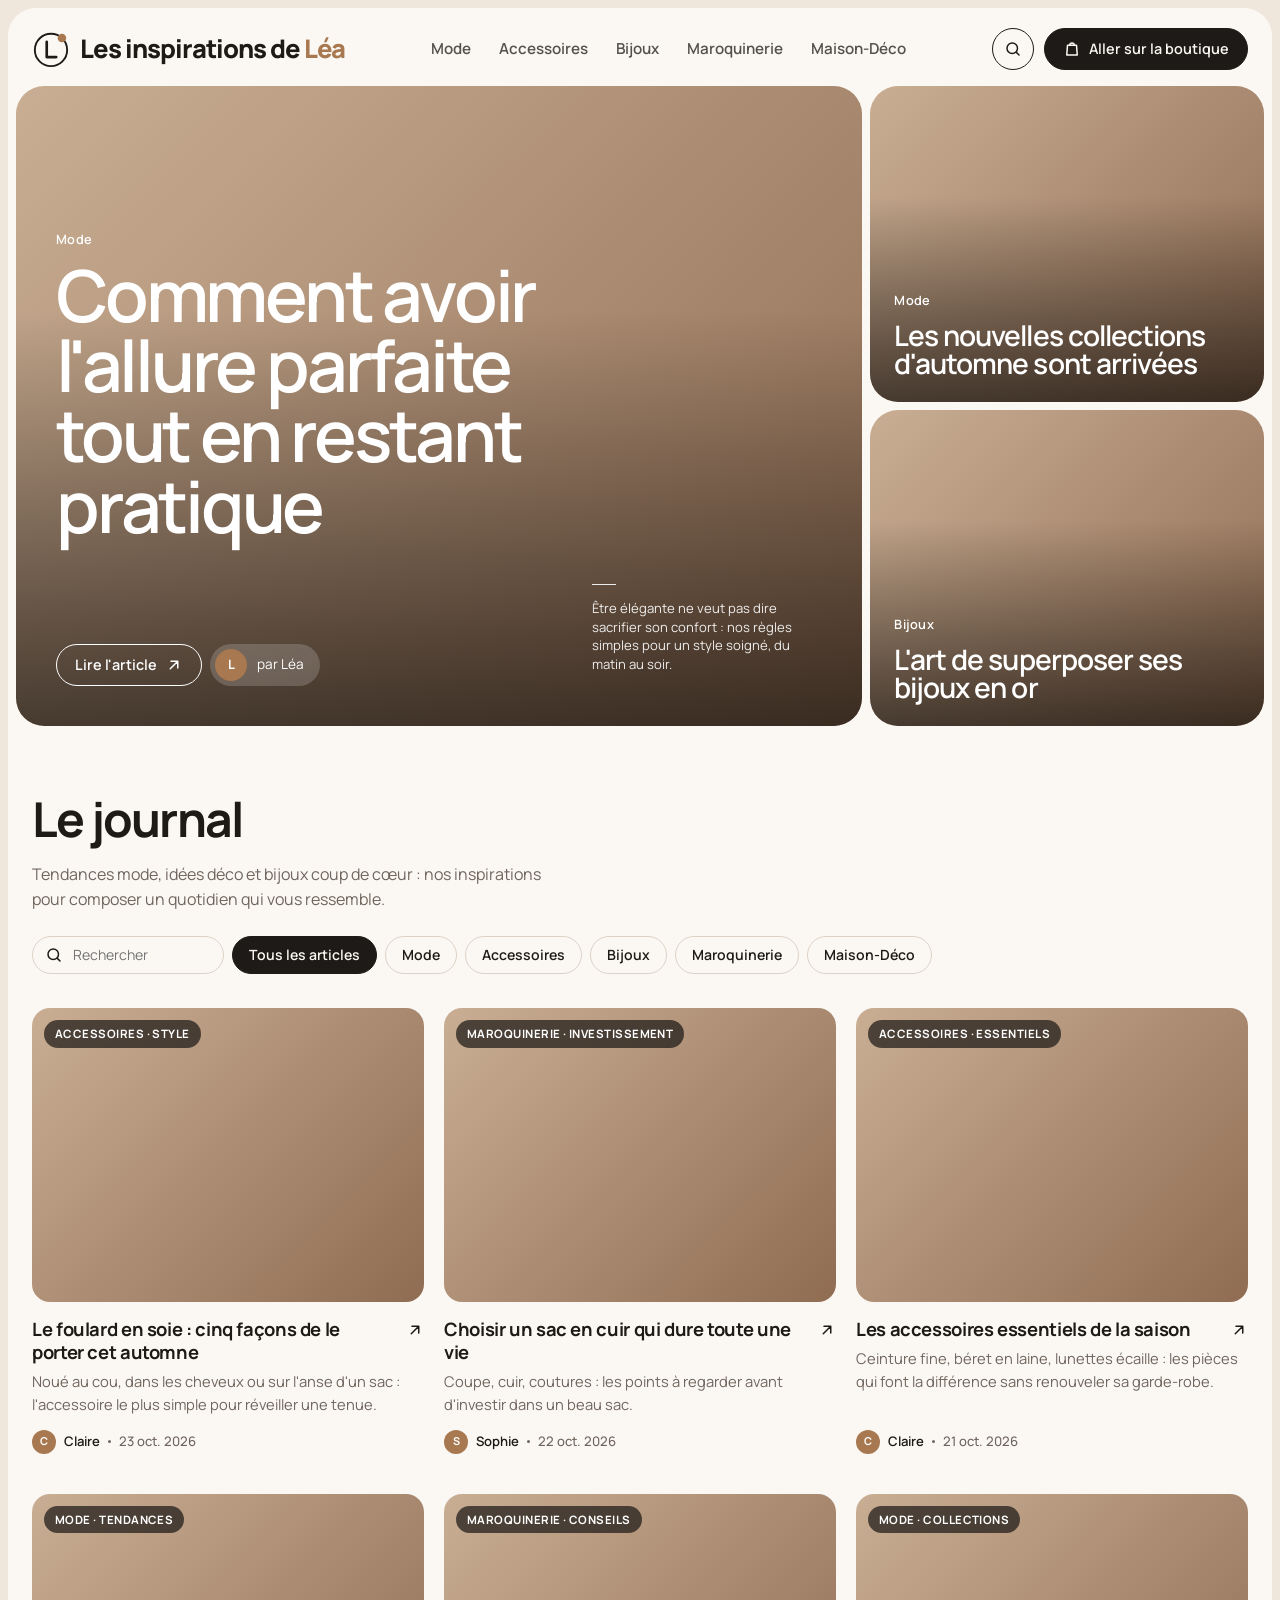
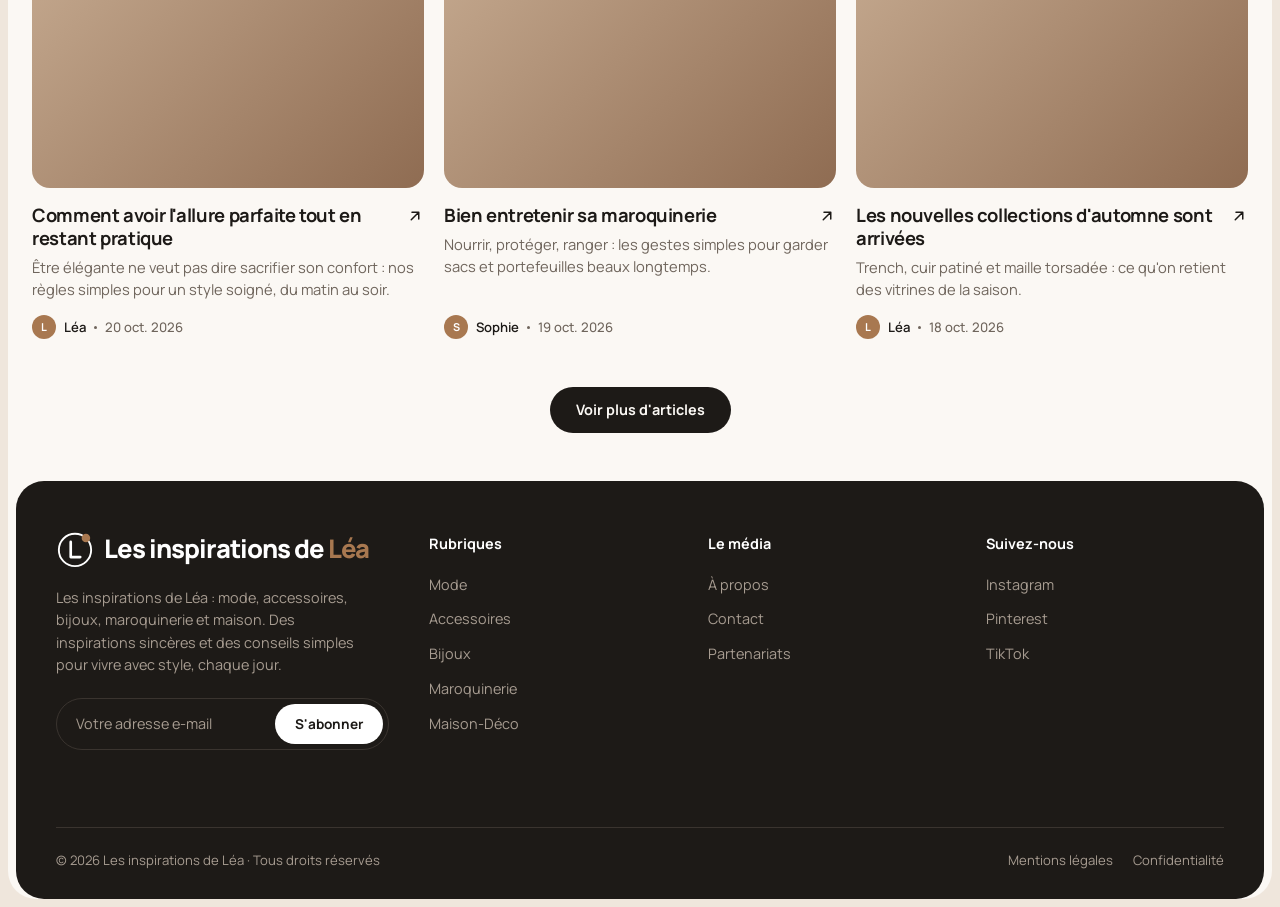
==== commit e013e72d: "Renommer le site : Les inspirations de Léa Co-Authored-By: Claude Opus 5.5 (1M context) <noreply@ant" ====
--- a/index.html
+++ b/index.html
@@ -3,9 +3,9 @@
 <head>
   <meta charset="utf-8">
   <meta name="viewport" content="width=device-width, initial-scale=1">
-  <title>luniversdelea.art · Mode, Déco et Bijoux</title>
-  <meta name="description" content="L'univers de Léa : le média qui parle de mode, de décoration et de bijoux. Tendances, conseils et inspirations.">
-  <meta property="og:title" content="luniversdelea.art · Mode, Déco et Bijoux">
+  <title>Les inspirations de Léa · Mode, Accessoires, Bijoux, Maroquinerie, Maison-Déco</title>
+  <meta name="description" content="Les inspirations de Léa : le média qui parle de mode, d'accessoires, de bijoux, de maroquinerie et de maison. Tendances, conseils et inspirations.">
+  <meta property="og:title" content="Les inspirations de Léa">
   <meta property="og:description" content="Tendances, conseils et inspirations mode, déco et bijoux.">
   <link rel="preconnect" href="https://fonts.googleapis.com">
   <link rel="preconnect" href="https://fonts.gstatic.com" crossorigin>
@@ -18,7 +18,7 @@
     <div class="shell">
       <!-- HEADER:start -->
       <header class="site-header">
-        <a class="logo" href="index.html" aria-label="L'univers de Léa, accueil"><svg class="logo-mark" viewBox="0 0 40 40" aria-hidden="true"><circle cx="20" cy="21" r="17" fill="none" stroke="currentColor" stroke-width="2"/><path d="M15.5 12.5v16h10" fill="none" stroke="currentColor" stroke-width="2.8" stroke-linecap="round" stroke-linejoin="round"/><circle cx="31.5" cy="8.5" r="4.5" fill="var(--accent)"/></svg><span class="logo-word">L'univers de <span>Léa</span></span></a>
+        <a class="logo" href="index.html" aria-label="Les inspirations de Léa, accueil"><svg class="logo-mark" viewBox="0 0 40 40" aria-hidden="true"><circle cx="20" cy="21" r="17" fill="none" stroke="currentColor" stroke-width="2"/><path d="M15.5 12.5v16h10" fill="none" stroke="currentColor" stroke-width="2.8" stroke-linecap="round" stroke-linejoin="round"/><circle cx="31.5" cy="8.5" r="4.5" fill="var(--accent)"/></svg><span class="logo-word">Les inspirations de <span>Léa</span></span></a>
         <nav class="nav" aria-label="Rubriques">
           <a href="index.html?cat=mode#blog" data-cat="mode">Mode</a>
           <a href="index.html?cat=accessoires#blog" data-cat="accessoires">Accessoires</a>
@@ -64,8 +64,8 @@
       <footer class="site-footer" id="a-propos">
         <div class="footer-top">
           <div class="footer-brand">
-            <a class="logo" href="index.html" aria-label="L'univers de Léa, accueil"><svg class="logo-mark" viewBox="0 0 40 40" aria-hidden="true"><circle cx="20" cy="21" r="17" fill="none" stroke="currentColor" stroke-width="2"/><path d="M15.5 12.5v16h10" fill="none" stroke="currentColor" stroke-width="2.8" stroke-linecap="round" stroke-linejoin="round"/><circle cx="31.5" cy="8.5" r="4.5" fill="var(--accent)"/></svg><span class="logo-word">L'univers de <span>Léa</span></span></a>
-            <p class="footer-intro">L'univers de Léa : mode, décoration et bijoux. Des inspirations sincères et des conseils simples pour vivre avec style, chaque jour.</p>
+            <a class="logo" href="index.html" aria-label="Les inspirations de Léa, accueil"><svg class="logo-mark" viewBox="0 0 40 40" aria-hidden="true"><circle cx="20" cy="21" r="17" fill="none" stroke="currentColor" stroke-width="2"/><path d="M15.5 12.5v16h10" fill="none" stroke="currentColor" stroke-width="2.8" stroke-linecap="round" stroke-linejoin="round"/><circle cx="31.5" cy="8.5" r="4.5" fill="var(--accent)"/></svg><span class="logo-word">Les inspirations de <span>Léa</span></span></a>
+            <p class="footer-intro">Les inspirations de Léa : mode, accessoires, bijoux, maroquinerie et maison. Des inspirations sincères et des conseils simples pour vivre avec style, chaque jour.</p>
             <form class="newsletter" novalidate>
               <input type="email" required placeholder="Votre adresse e-mail" aria-label="Votre adresse e-mail">
               <button type="submit">S'abonner</button>
@@ -100,7 +100,7 @@
           </div>
         </div>
         <div class="footer-bottom">
-          <span>© <span data-year>2026</span> luniversdelea.art · Tous droits réservés</span>
+          <span>© <span data-year>2026</span> Les inspirations de Léa · Tous droits réservés</span>
           <nav aria-label="Informations légales"><a href="#">Mentions légales</a><a href="#">Confidentialité</a></nav>
         </div>
       </footer>
--- a/assets/css/style.css
+++ b/assets/css/style.css
@@ -441,7 +441,10 @@
   .shop-pill { width: 42px; padding: 0; justify-content: center; }
   .shop-label { display: none; }
   .site-header { padding: 10px 12px 14px; }
-  .logo { font-size: 1.3rem; }
+  .logo { font-size: 1.1rem; white-space: normal; line-height: 1.05; min-width: 0; }
+  .site-header { gap: 8px; }
+  .header-actions { gap: 6px; }
+  .icon-btn, .shop-pill { width: 38px; height: 38px; }
   .hero-main { min-height: 480px; padding: 22px; }
   .hero-note { display: none; }
   .hero-side { grid-template-columns: 1fr; }
